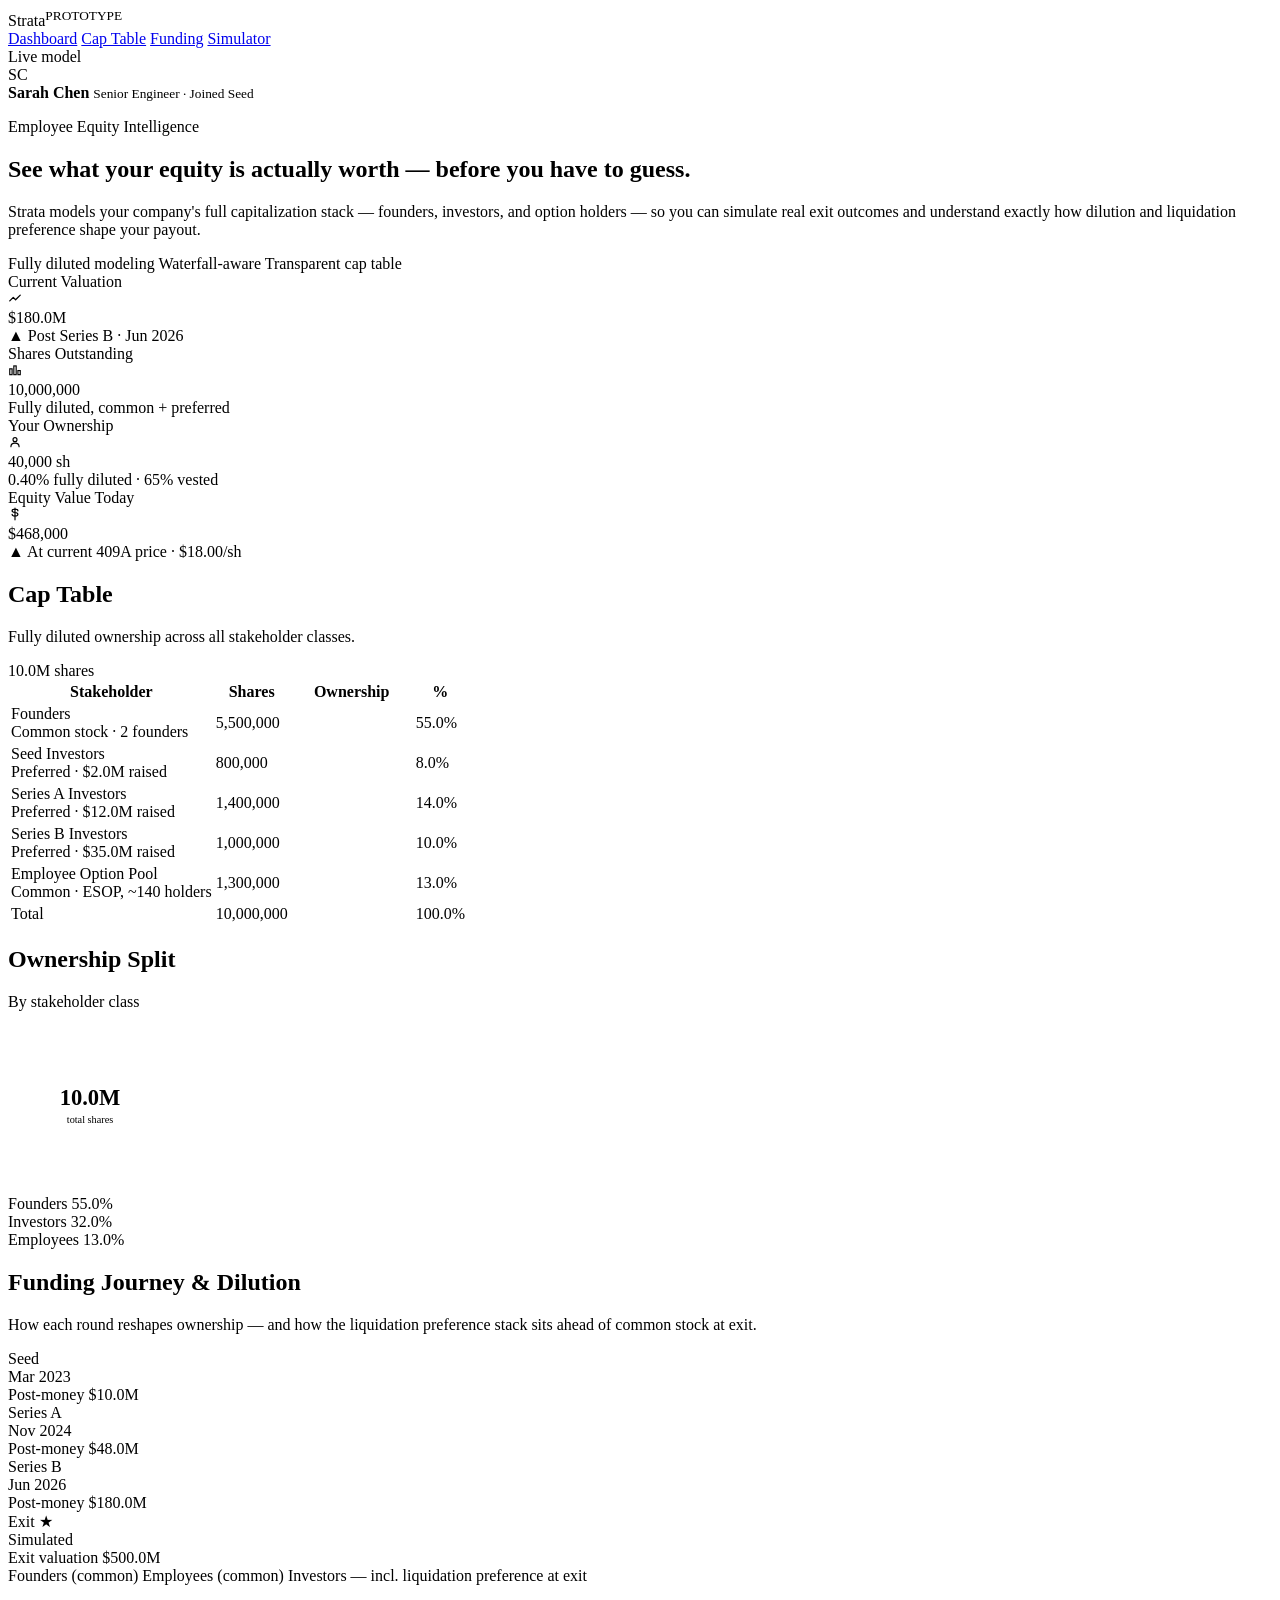
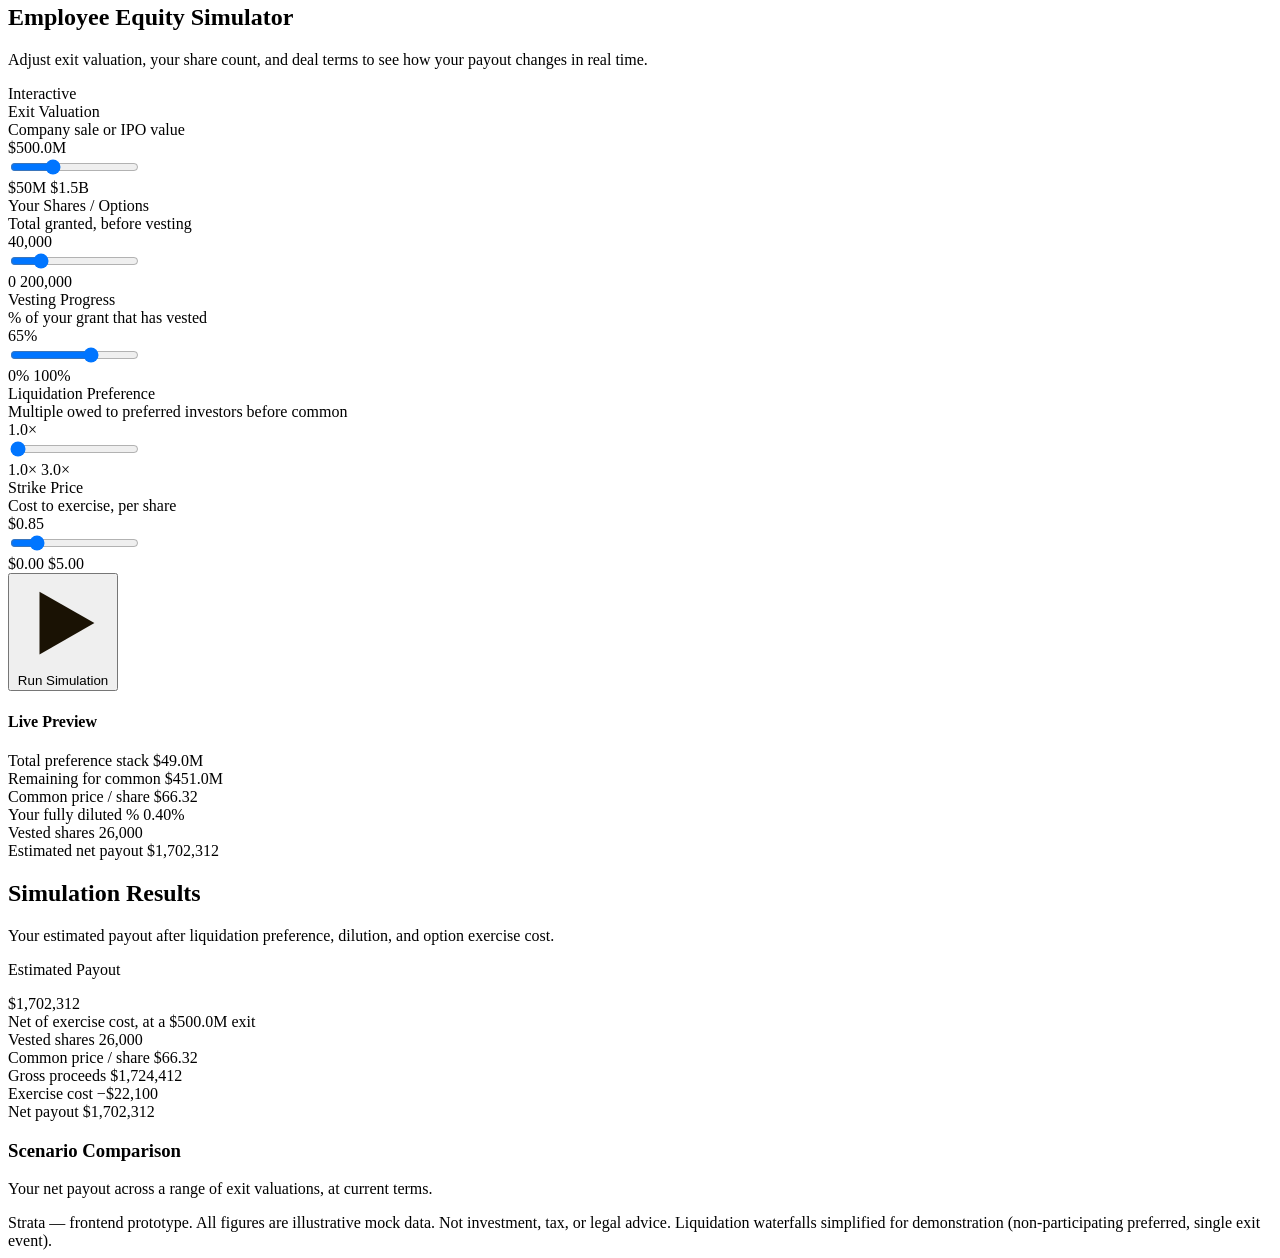
==== dashboard.html @ e60dc32d "Create dashboard.html" ====
<!DOCTYPE html>
<html lang="en">
<head>
<meta charset="UTF-8">
<meta name="viewport" content="width=device-width, initial-scale=1.0">

<title>Strata — Employee Equity Simulator</title>

<link rel="preconnect" href="https://fonts.googleapis.com">
<link rel="preconnect" href="https://fonts.gstatic.com" crossorigin>

<link href="https://fonts.googleapis.com/css2?family=Space+Grotesk:wght@400;500;600;700&family=Inter:wght@400;500;600;700&family=IBM+Plex+Mono:wght@400;500;600&display=swap" rel="stylesheet">

<link rel="stylesheet" href="style.css">
</head>

<body>

<div class="bg-grid" aria-hidden="true"></div>

<!-- ================= HEADER ================= -->

<header class="topbar">

  <div class="brand">
    <div class="brand-mark">
      <span></span>
      <span></span>
      <span></span>
    </div>

    <span class="brand-name">
      Strata<sup>PROTOTYPE</sup>
    </span>
  </div>

  <nav class="topnav">
    <a href="#" class="active">Dashboard</a>
    <a href="#captable-section">Cap Table</a>
    <a href="#timeline-section">Funding</a>
    <a href="#simulator-section">Simulator</a>
  </nav>

  <div class="topbar-right">

    <div class="live-chip">
      <span class="live-dot"></span>
      Live model
    </div>

    <div class="user-chip">
      <div class="avatar">SC</div>

      <div class="who">
        <b>Sarah Chen</b>
        <small>Senior Engineer · Joined Seed</small>
      </div>
    </div>

  </div>

</header>


<!-- ================= MAIN DASHBOARD ================= -->

<main class="dashboard">


  <!-- ================= INTRO ================= -->

  <section class="page-intro">

    <p class="eyebrow">
      Employee Equity Intelligence
    </p>

    <h1>
      See what your equity is actually worth — before you have to guess.
    </h1>

    <p class="lede">
      Strata models your company's full capitalization stack — founders,
      investors, and option holders — so you can simulate real exit
      outcomes and understand exactly how dilution and liquidation
      preference shape your payout.
    </p>

    <div class="intro-tags">

      <span class="tag">
        <i></i>
        Fully diluted modeling
      </span>

      <span class="tag">
        <i></i>
        Waterfall-aware
      </span>

      <span class="tag">
        <i></i>
        Transparent cap table
      </span>

    </div>

  </section>


  <!-- ================= SUMMARY CARDS ================= -->

  <section class="summary-grid">

    <div class="stat-card">

      <div class="label">
        Current Valuation

        <div class="icon icon-teal">
          <svg width="14" height="14" viewBox="0 0 24 24" fill="none">
            <path
              d="M3 17l6-6 4 4 8-8"
              stroke="currentColor"
              stroke-width="2.2"
              stroke-linecap="round"
              stroke-linejoin="round"
            />
          </svg>
        </div>

      </div>

      <div class="value">
        $180.0M
      </div>

      <div class="delta up">
        ▲ Post Series B · Jun 2026
      </div>

    </div>


    <div class="stat-card">

      <div class="label">
        Shares Outstanding

        <div class="icon icon-founders">

          <svg width="14" height="14" viewBox="0 0 24 24" fill="none">

            <rect
              x="3"
              y="10"
              width="4"
              height="10"
              stroke="currentColor"
              stroke-width="2"
            />

            <rect
              x="10"
              y="5"
              width="4"
              height="15"
              stroke="currentColor"
              stroke-width="2"
            />

            <rect
              x="17"
              y="13"
              width="4"
              height="7"
              stroke="currentColor"
              stroke-width="2"
            />

          </svg>

        </div>

      </div>

      <div class="value">
        10,000,000
      </div>

      <div class="delta">
        Fully diluted, common + preferred
      </div>

    </div>


    <div class="stat-card">

      <div class="label">
        Your Ownership

        <div class="icon icon-employees">

          <svg width="14" height="14" viewBox="0 0 24 24" fill="none">

            <circle
              cx="12"
              cy="8"
              r="3.4"
              stroke="currentColor"
              stroke-width="2"
            />

            <path
              d="M5 20c0-3.6 3.1-6 7-6s7 2.4 7 6"
              stroke="currentColor"
              stroke-width="2"
              stroke-linecap="round"
            />

          </svg>

        </div>

      </div>

      <div class="value">
        40,000 <span class="unit">sh</span>
      </div>

      <div class="delta">
        0.40% fully diluted · 65% vested
      </div>

    </div>


    <div class="stat-card">

      <div class="label">
        Equity Value Today

        <div class="icon icon-investors">

          <svg width="14" height="14" viewBox="0 0 24 24" fill="none">

            <path
              d="M12 2v20M17 6.5c0-2-2.2-3-5-3s-5 1.2-5 3 2.2 2.7 5 3 5 1 5 3-2.2 3-5 3-5-1-5-3"
              stroke="currentColor"
              stroke-width="2"
              stroke-linecap="round"
            />

          </svg>

        </div>

      </div>

      <div class="value" id="statEquityToday">
        $468,000
      </div>

      <div class="delta up">
        ▲ At current 409A price · $18.00/sh
      </div>

    </div>

  </section>


  <!-- ================= CAP TABLE ================= -->

  <section id="captable-section" class="grid-2col">


    <div class="card">

      <div class="section-head">

        <div>
          <h2 class="section-title">
            Cap Table
          </h2>

          <p class="section-sub">
            Fully diluted ownership across all stakeholder classes.
          </p>
        </div>

        <span class="pill">
          10.0M shares
        </span>

      </div>


      <table class="captable">

        <thead>

          <tr>

            <th>
              Stakeholder
            </th>

            <th class="num">
              Shares
            </th>

            <th style="min-width:120px;">
              Ownership
            </th>

            <th class="num">
              %
            </th>

          </tr>

        </thead>


        <tbody>


          <!-- FOUNDERS -->

          <tr>

            <td>

              <div class="stakeholder">

                <span
                  class="swatch"
                  style="background:var(--founders)"
                ></span>

                <div>

                  <div class="name">
                    Founders
                  </div>

                  <div class="sub">
                    Common stock · 2 founders
                  </div>

                </div>

              </div>

            </td>

            <td class="num">
              5,500,000
            </td>

            <td>

              <div class="bar-cell">

                <div class="mini-bar">

                  <i
                    style="width:55%; background:var(--founders)"
                  ></i>

                </div>

              </div>

            </td>

            <td class="num">
              55.0%
            </td>

          </tr>


          <!-- SEED -->

          <tr>

            <td>

              <div class="stakeholder">

                <span
                  class="swatch"
                  style="background:var(--investors)"
                ></span>

                <div>

                  <div class="name">
                    Seed Investors
                  </div>

                  <div class="sub">
                    Preferred · $2.0M raised
                  </div>

                </div>

              </div>

            </td>

            <td class="num">
              800,000
            </td>

            <td>

              <div class="bar-cell">

                <div class="mini-bar">

                  <i
                    style="width:8%; background:var(--investors)"
                  ></i>

                </div>

              </div>

            </td>

            <td class="num">
              8.0%
            </td>

          </tr>


          <!-- SERIES A -->

          <tr>

            <td>

              <div class="stakeholder">

                <span
                  class="swatch"
                  style="background:var(--investors)"
                ></span>

                <div>

                  <div class="name">
                    Series A Investors
                  </div>

                  <div class="sub">
                    Preferred · $12.0M raised
                  </div>

                </div>

              </div>

            </td>

            <td class="num">
              1,400,000
            </td>

            <td>

              <div class="bar-cell">

                <div class="mini-bar">

                  <i
                    style="width:14%; background:var(--investors)"
                  ></i>

                </div>

              </div>

            </td>

            <td class="num">
              14.0%
            </td>

          </tr>


          <!-- SERIES B -->

          <tr>

            <td>

              <div class="stakeholder">

                <span
                  class="swatch"
                  style="background:var(--investors)"
                ></span>

                <div>

                  <div class="name">
                    Series B Investors
                  </div>

                  <div class="sub">
                    Preferred · $35.0M raised
                  </div>

                </div>

              </div>

            </td>

            <td class="num">
              1,000,000
            </td>

            <td>

              <div class="bar-cell">

                <div class="mini-bar">

                  <i
                    style="width:10%; background:var(--investors)"
                  ></i>

                </div>

              </div>

            </td>

            <td class="num">
              10.0%
            </td>

          </tr>


          <!-- EMPLOYEE POOL -->

          <tr>

            <td>

              <div class="stakeholder">

                <span
                  class="swatch"
                  style="background:var(--employees)"
                ></span>

                <div>

                  <div class="name">
                    Employee Option Pool
                  </div>

                  <div class="sub">
                    Common · ESOP, ~140 holders
                  </div>

                </div>

              </div>

            </td>

            <td class="num">
              1,300,000
            </td>

            <td>

              <div class="bar-cell">

                <div class="mini-bar">

                  <i
                    style="width:13%; background:var(--employees)"
                  ></i>

                </div>

              </div>

            </td>

            <td class="num">
              13.0%
            </td>

          </tr>


        </tbody>


        <tfoot>

          <tr>

            <td>
              Total
            </td>

            <td class="num">
              10,000,000
            </td>

            <td></td>

            <td class="num">
              100.0%
            </td>

          </tr>

        </tfoot>

      </table>

    </div>


    <!-- ================= OWNERSHIP SPLIT ================= -->

    <div class="card chart-card">

      <div class="section-head">

        <div>

          <h2 class="section-title">
            Ownership Split
          </h2>

          <p class="section-sub">
            By stakeholder class
          </p>

        </div>

      </div>


      <div class="donut-wrap">

        <svg
          width="164"
          height="164"
          viewBox="0 0 160 160"
          class="donut-svg"
        >

          <g transform="rotate(-90 80 80)">

            <circle
              cx="80"
              cy="80"
              r="62"
              fill="none"
              stroke="var(--surface-2)"
              stroke-width="16"
            />

            <circle
              class="donut-seg"
              cx="80"
              cy="80"
              r="62"
              fill="none"
              stroke="var(--founders)"
              stroke-width="16"
              stroke-dasharray="212.9 389.6"
              stroke-dashoffset="0"
              stroke-linecap="round"
            />

            <circle
              class="donut-seg"
              cx="80"
              cy="80"
              r="62"
              fill="none"
              stroke="var(--investors)"
              stroke-width="16"
              stroke-dasharray="121.8 389.6"
              stroke-dashoffset="-214.9"
              stroke-linecap="round"
            />

            <circle
              class="donut-seg"
              cx="80"
              cy="80"
              r="62"
              fill="none"
              stroke="var(--employees)"
              stroke-width="16"
              stroke-dasharray="48.3 389.6"
              stroke-dashoffset="-338.7"
              stroke-linecap="round"
            />

          </g>


          <text
            x="80"
            y="76"
            text-anchor="middle"
            class="donut-center-label"
            fill="var(--text-1)"
            font-size="22"
            font-weight="600"
          >
            10.0M
          </text>

          <text
            x="80"
            y="94"
            text-anchor="middle"
            class="donut-center-label"
            fill="var(--text-3)"
            font-size="10"
          >
            total shares
          </text>

        </svg>


        <div class="legend">

          <div class="legend-row">

            <span class="name">
              <span
                class="swatch"
                style="background:var(--founders)"
              ></span>

              Founders
            </span>

            <span class="pct">
              55.0%
            </span>

          </div>


          <div class="legend-row">

            <span class="name">

              <span
                class="swatch"
                style="background:var(--investors)"
              ></span>

              Investors

            </span>

            <span class="pct">
              32.0%
            </span>

          </div>


          <div class="legend-row">

            <span class="name">

              <span
                class="swatch"
                style="background:var(--employees)"
              ></span>

              Employees

            </span>

            <span class="pct">
              13.0%
            </span>

          </div>

        </div>

      </div>

    </div>

  </section>


  <!-- ================= FUNDING JOURNEY ================= -->

  <section
    id="timeline-section"
    class="card"
  >

    <div class="section-head">

      <div>

        <h2 class="section-title">
          Funding Journey &amp; Dilution
        </h2>

        <p class="section-sub">
          How each round reshapes ownership — and how the liquidation
          preference stack sits ahead of common stock at exit.
        </p>

      </div>

    </div>


    <div class="strata-rows">


      <!-- SEED -->

      <div
        class="strata-row"
        data-stage="seed"
      >

        <div class="stage">

          <span class="stage-dot"></span>

          <div>

            <div class="stage-name">
              Seed
            </div>

            <div class="stage-date">
              Mar 2023
            </div>

          </div>

        </div>


        <div class="stack-bar">

          <div
            class="seg"
            style="width:82%; background:var(--founders)"
          ></div>

          <div
            class="seg"
            style="width:8%; background:var(--employees)"
          ></div>

          <div
            class="seg"
            style="width:10%; background:var(--investors)"
          ></div>

        </div>


        <div class="valuation">

          <span class="val-label">
            Post-money
          </span>

          $10.0M

        </div>

      </div>


      <!-- SERIES A -->

      <div
        class="strata-row"
        data-stage="seriesA"
      >

        <div class="stage">

          <span class="stage-dot"></span>

          <div>

            <div class="stage-name">
              Series A
            </div>

            <div class="stage-date">
              Nov 2024
            </div>

          </div>

        </div>


        <div class="stack-bar">

          <div
            class="seg"
            style="width:68%; background:var(--founders)"
          ></div>

          <div
            class="seg"
            style="width:10%; background:var(--employees)"
          ></div>

          <div
            class="seg"
            style="width:22%; background:var(--investors)"
          ></div>

        </div>


        <div class="valuation">

          <span class="val-label">
            Post-money
          </span>

          $48.0M

        </div>

      </div>


      <!-- SERIES B -->

      <div
        class="strata-row"
        data-stage="seriesB"
      >

        <div class="stage">

          <span class="stage-dot"></span>

          <div>

            <div class="stage-name">
              Series B
            </div>

            <div class="stage-date">
              Jun 2026
            </div>

          </div>

        </div>


        <div class="stack-bar">

          <div
            class="seg"
            style="width:55%; background:var(--founders)"
          ></div>

          <div
            class="seg"
            style="width:13%; background:var(--employees)"
          ></div>

          <div
            class="seg"
            style="width:32%; background:var(--investors)"
          ></div>

        </div>


        <div class="valuation">

          <span class="val-label">
            Post-money
          </span>

          $180.0M

        </div>

      </div>


      <!-- EXIT -->

      <div
        class="strata-row exit-row"
        data-stage="exit"
      >

        <div class="stage">

          <span class="stage-dot exit-dot"></span>

          <div>

            <div class="stage-name">
              Exit ★
            </div>

            <div class="stage-date">
              Simulated
            </div>

          </div>

        </div>


        <div
          class="stack-bar"
          id="exitStackBar"
        >

          <div
            class="seg"
            id="exitSegPref"
            style="width:9.8%; background:var(--investors)"
          ></div>

          <div
            class="seg"
            id="exitSegFounders"
            style="width:73.9%; background:var(--founders)"
          ></div>

          <div
            class="seg"
            id="exitSegEmployees"
            style="width:16.3%; background:var(--employees)"
          ></div>

        </div>


        <div class="valuation">

          <span class="val-label">
            Exit valuation
          </span>

          <span id="exitStageVal">
            $500.0M
          </span>

        </div>

      </div>

    </div>


    <div class="strata-legend">

      <span class="name">

        <span
          class="swatch"
          style="background:var(--founders)"
        ></span>

        Founders (common)

      </span>


      <span class="name">

        <span
          class="swatch"
          style="background:var(--employees)"
        ></span>

        Employees (common)

      </span>


      <span class="name">

        <span
          class="swatch"
          style="background:var(--investors)"
        ></span>

        Investors — incl. liquidation preference at exit

      </span>

    </div>

  </section>


  <!-- ================= EMPLOYEE EQUITY SIMULATOR ================= -->

  <section
    id="simulator-section"
    class="card simulator-card"
  >

    <div class="section-head">

      <div>

        <h2 class="section-title">
          Employee Equity Simulator
        </h2>

        <p class="section-sub">
          Adjust exit valuation, your share count, and deal terms
          to see how your payout changes in real time.
        </p>

      </div>

      <span class="pill pill-accent">
        Interactive
      </span>

    </div>


    <div class="simulator-grid">


      <!-- INPUTS -->

      <div class="simulator-inputs">


        <!-- EXIT VALUATION -->

        <div class="field">

          <div class="field-top">

            <div>

              <label for="exitValInput">
                Exit Valuation
              </label>

              <div class="field-hint">
                Company sale or IPO value
              </div>

            </div>

            <div
              class="field-value"
              id="exitValDisplay"
            >
              $500.0M
            </div>

          </div>


          <input
            type="range"
            id="exitValInput"
            min="50000000"
            max="1500000000"
            step="10000000"
            value="500000000"
          >

          <div class="range-scale">
            <span>$50M</span>
            <span>$1.5B</span>
          </div>

        </div>


        <!-- SHARES -->

        <div class="field">

          <div class="field-top">

            <div>

              <label for="sharesInput">
                Your Shares / Options
              </label>

              <div class="field-hint">
                Total granted, before vesting
              </div>

            </div>

            <div
              class="field-value"
              id="sharesDisplay"
            >
              40,000
            </div>

          </div>


          <input
            type="range"
            id="sharesInput"
            min="0"
            max="200000"
            step="1000"
            value="40000"
          >

          <div class="range-scale">
            <span>0</span>
            <span>200,000</span>
          </div>

        </div>


        <!-- VESTING -->

        <div class="field">

          <div class="field-top">

            <div>

              <label for="vestingInput">
                Vesting Progress
              </label>

              <div class="field-hint">
                % of your grant that has vested
              </div>

            </div>

            <div
              class="field-value"
              id="vestingDisplay"
            >
              65%
            </div>

          </div>


          <input
            type="range"
            id="vestingInput"
            min="0"
            max="100"
            step="5"
            value="65"
          >

          <div class="range-scale">
            <span>0%</span>
            <span>100%</span>
          </div>

        </div>


        <!-- LIQUIDATION PREFERENCE -->

        <div class="field">

          <div class="field-top">

            <div>

              <label for="prefInput">
                Liquidation Preference
              </label>

              <div class="field-hint">
                Multiple owed to preferred investors before common
              </div>

            </div>

            <div
              class="field-value"
              id="prefDisplay"
            >
              1.0×
            </div>

          </div>


          <input
            type="range"
            id="prefInput"
            min="1"
            max="3"
            step="0.5"
            value="1"
          >

          <div class="range-scale">
            <span>1.0×</span>
            <span>3.0×</span>
          </div>

        </div>


        <!-- STRIKE PRICE -->

        <div class="field">

          <div class="field-top">

            <div>

              <label for="strikeInput">
                Strike Price
              </label>

              <div class="field-hint">
                Cost to exercise, per share
              </div>

            </div>

            <div
              class="field-value"
              id="strikeDisplay"
            >
              $0.85
            </div>

          </div>


          <input
            type="range"
            id="strikeInput"
            min="0"
            max="5"
            step="0.05"
            value="0.85"
          >

          <div class="range-scale">
            <span>$0.00</span>
            <span>$5.00</span>
          </div>

        </div>


        <!-- RUN SIMULATION BUTTON -->

        <button
          class="run-btn"
          id="runSimBtn"
        >

          <svg
            viewBox="0 0 24 24"
            fill="none"
          >

            <path
              d="M6 4l14 8-14 8V4z"
              fill="#1a1204"
            />

          </svg>

          Run Simulation

        </button>

      </div>


      <!-- ================= LIVE PREVIEW ================= -->

      <div class="preview-panel">

        <h4>

          <span class="pulse-dot"></span>

          Live Preview

        </h4>


        <div class="preview-row">

          <span class="k">
            Total preference stack
          </span>

          <span
            class="v"
            id="prevPrefStack"
          >
            $49.0M
          </span>

        </div>


        <div class="preview-row">

          <span class="k">
            Remaining for common
          </span>

          <span
            class="v"
            id="prevRemaining"
          >
            $451.0M
          </span>

        </div>


        <div class="preview-row">

          <span class="k">
            Common price / share
          </span>

          <span
            class="v"
            id="prevPrice"
          >
            $66.32
          </span>

        </div>


        <div class="preview-row">

          <span class="k">
            Your fully diluted %
          </span>

          <span
            class="v"
            id="prevPct"
          >
            0.40%
          </span>

        </div>


        <div class="preview-row">

          <span class="k">
            Vested shares
          </span>

          <span
            class="v"
            id="prevVested"
          >
            26,000
          </span>

        </div>


        <!-- CORRECTED DEFAULT PAYOUT -->

        <div class="preview-row preview-highlight">

          <span class="k">
            Estimated net payout
          </span>

          <span
            class="v pos"
            id="prevPayout"
          >
            $1,702,312
          </span>

        </div>

      </div>

    </div>

  </section>


  <!-- ================= SIMULATION RESULTS ================= -->

  <section id="results-section">

    <div class="section-head">

      <div>

        <h2 class="section-title">
          Simulation Results
        </h2>

        <p class="section-sub">
          Your estimated payout after liquidation preference,
          dilution, and option exercise cost.
        </p>

      </div>

    </div>


    <div class="results-grid">


      <!-- RESULT HERO -->

      <div class="result-hero">

        <div>

          <p class="eyebrow">
            Estimated Payout
          </p>


          <!-- CORRECTED DEFAULT PAYOUT -->

          <div
            class="payout"
            id="finalPayout"
          >
            $1,702,312
          </div>


          <div class="payout-sub">
            Net of exercise cost, at a $500.0M exit
          </div>

        </div>


        <div class="breakdown-list">


          <!-- VESTED SHARES -->

          <div class="breakdown-row">

            <span class="k">
              Vested shares
            </span>

            <span
              class="v"
              id="brVested"
            >
              26,000
            </span>

          </div>


          <!-- PRICE PER SHARE -->

          <div class="breakdown-row">

            <span class="k">
              Common price / share
            </span>

            <span
              class="v"
              id="brPrice"
            >
              $66.32
            </span>

          </div>


          <!-- CORRECTED GROSS PROCEEDS -->

          <div class="breakdown-row">

            <span class="k">
              Gross proceeds
            </span>

            <span
              class="v"
              id="brGross"
            >
              $1,724,412
            </span>

          </div>


          <!-- EXERCISE COST -->

          <div class="breakdown-row">

            <span class="k">
              Exercise cost
            </span>

            <span
              class="v neg"
              id="brExercise"
            >
              −$22,100
            </span>

          </div>


          <!-- CORRECTED NET PAYOUT -->

          <div class="breakdown-row total">

            <span class="k">
              Net payout
            </span>

            <span
              class="v"
              id="brNet"
            >
              $1,702,312
            </span>

          </div>


        </div>

      </div>


      <!-- ================= SCENARIO COMPARISON ================= -->

      <div class="card scenario-card">

        <h3>
          Scenario Comparison
        </h3>

        <p class="section-sub">
          Your net payout across a range of exit valuations,
          at current terms.
        </p>

        <div
          class="scenario-chart"
          id="scenarioChart"
        ></div>

      </div>

    </div>

  </section>


</main>


<!-- ================= FOOTER ================= -->

<footer>

  <span>
    Strata — frontend prototype.
    All figures are illustrative mock data.
  </span>

  <span class="disclaimer">
    Not investment, tax, or legal advice.
    Liquidation waterfalls simplified for demonstration
    (non-participating preferred, single exit event).
  </span>

</footer>


<!-- ================= JAVASCRIPT ================= -->

<script src="script.js"></script>

</body>
</html>
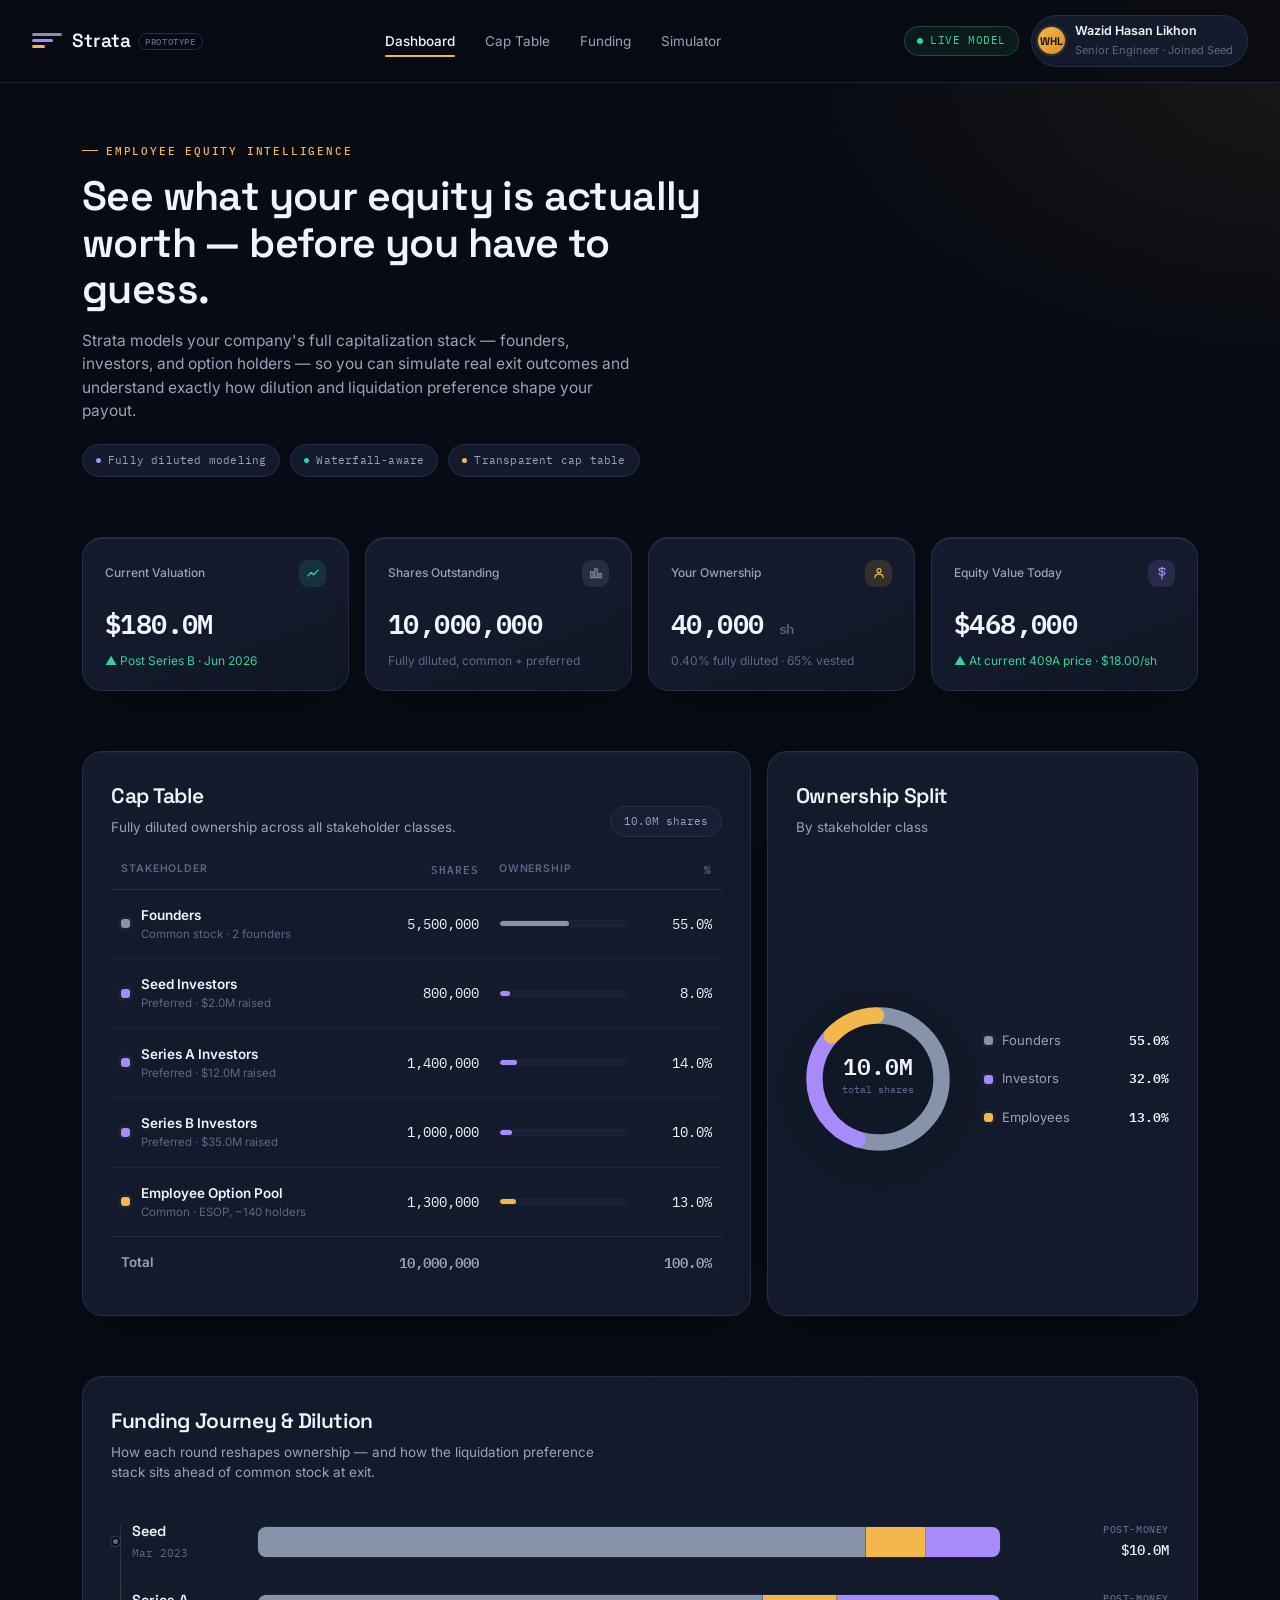
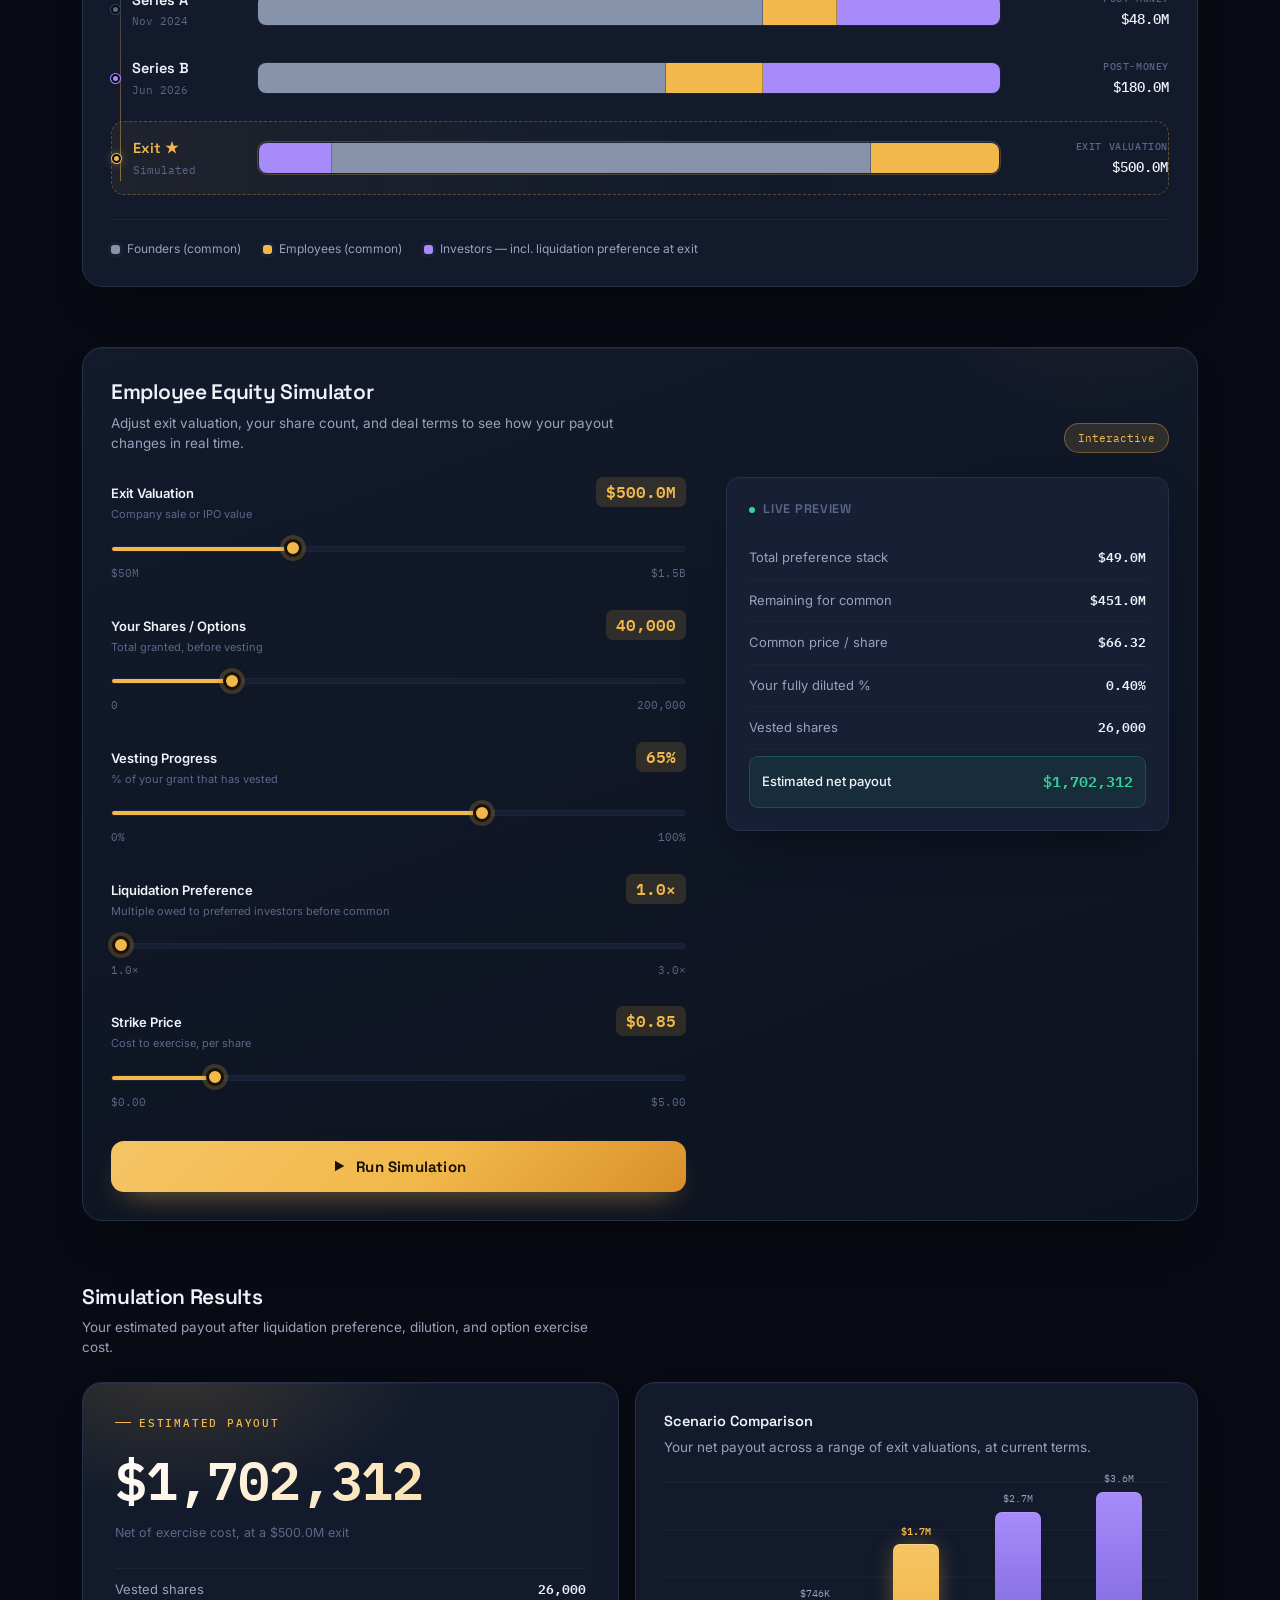
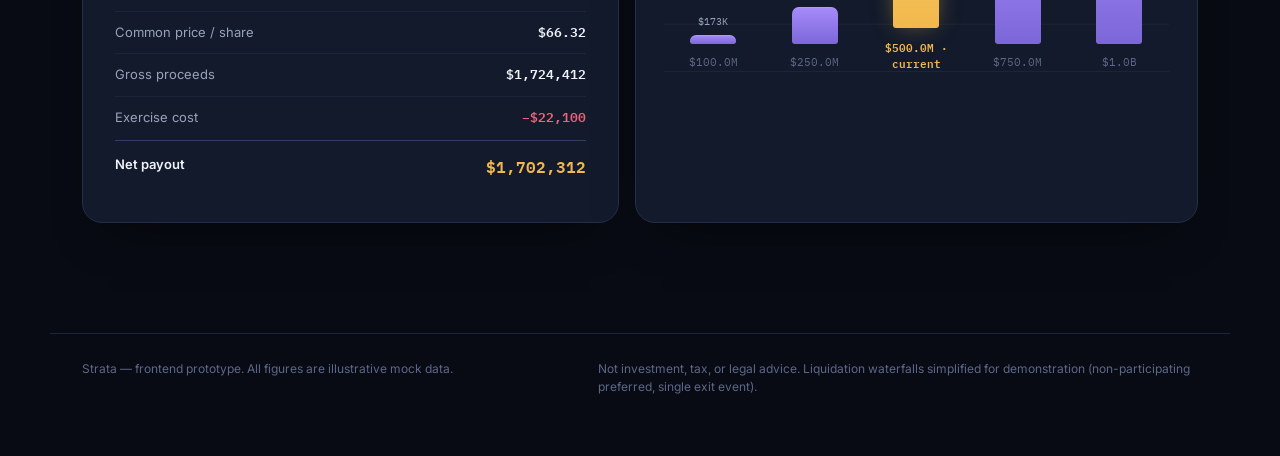
==== commit 5c379041: "Update dashboard.html" ====
--- a/dashboard.html
+++ b/dashboard.html
@@ -49,10 +49,10 @@
     </div>
 
     <div class="user-chip">
-      <div class="avatar">SC</div>
+      <div class="avatar">WHL</div>
 
       <div class="who">
-        <b>Sarah Chen</b>
+        <b>Wazid Hasan Likhon</b>
         <small>Senior Engineer · Joined Seed</small>
       </div>
     </div>
--- a/style.css
+++ b/style.css
@@ -0,0 +1,768 @@
+:root{
+    --bg:#080b13;
+    --bg-elevated:#0c111d;
+    --surface:#121a2b;
+    --surface-2:#161f34;
+    --surface-hover:#1b2540;
+    --border:#242f49;
+    --border-soft:#1b2438;
+    --border-strong:#324066;
+    --text-1:#f1f3fa;
+    --text-2:#99a2bc;
+    --text-3:#5c6789;
+
+    --founders:#8792ab;
+    --founders-soft:rgba(135,146,171,0.16);
+    --investors:#a78bfa;
+    --investors-soft:rgba(167,139,250,0.14);
+    --employees:#f2b84b;
+    --employees-soft:rgba(242,184,75,0.14);
+
+    --positive:#34d399;
+    --negative:#f2637b;
+    --teal:#2dd4bf;
+
+    --radius-lg:20px;
+    --radius-md:13px;
+    --radius-sm:9px;
+    --radius-pill:100px;
+
+    --shadow-card: 0 1px 0 rgba(255,255,255,0.035) inset, 0 24px 48px -28px rgba(0,0,0,0.65);
+    --shadow-card-hover: 0 1px 0 rgba(255,255,255,0.05) inset, 0 30px 60px -24px rgba(0,0,0,0.72);
+    --shadow-pop: 0 18px 40px -16px rgba(0,0,0,0.55);
+
+    --font-display:'Space Grotesk', sans-serif;
+    --font-body:'Inter', sans-serif;
+    --font-mono:'IBM Plex Mono', monospace;
+
+    --ease-out: cubic-bezier(.16,1,.3,1);
+  }
+
+  *{ box-sizing:border-box; margin:0; padding:0; }
+
+  html{ scroll-behavior:smooth; overflow-x:hidden; }
+
+  body{
+    position:relative;
+    background:
+      radial-gradient(1100px 560px at 12% -8%, rgba(167,139,250,0.10), transparent 58%),
+      radial-gradient(900px 520px at 102% 2%, rgba(242,184,75,0.07), transparent 55%),
+      radial-gradient(700px 460px at 50% 115%, rgba(45,212,191,0.05), transparent 60%),
+      var(--bg);
+    color:var(--text-1);
+    font-family:var(--font-body);
+    line-height:1.5;
+    min-height:100vh;
+    overflow-x:hidden;
+    -webkit-font-smoothing:antialiased;
+    text-rendering:optimizeLegibility;
+  }
+
+  ::selection{ background:rgba(242,184,75,0.3); color:#1a1204; }
+
+  a{ color:inherit; }
+
+  .num{ font-family:var(--font-mono); font-variant-numeric:tabular-nums; }
+
+  :focus-visible{ outline:2px solid var(--employees); outline-offset:3px; border-radius:4px; }
+
+  @media (prefers-reduced-motion: reduce){
+    *{ animation-duration:0.001ms !important; transition-duration:0.001ms !important; scroll-behavior:auto !important; }
+  }
+
+  .bg-grid{
+    position:fixed; inset:0; z-index:0; pointer-events:none;
+    background-image:
+      linear-gradient(rgba(167,139,250,0.05) 1px, transparent 1px),
+      linear-gradient(90deg, rgba(167,139,250,0.045) 1px, transparent 1px);
+    background-size: 64px 64px;
+    -webkit-mask-image: radial-gradient(ellipse 900px 520px at 50% 0%, black, transparent 70%);
+    mask-image: radial-gradient(ellipse 900px 520px at 50% 0%, black, transparent 70%);
+    opacity:0.6;
+  }
+
+  header, main, footer{ position:relative; z-index:1; }
+
+  .topbar{
+    position:sticky; top:0; z-index:50;
+    display:flex; align-items:center; justify-content:space-between;
+    padding:15px 32px;
+    background:rgba(8,11,19,0.78);
+    backdrop-filter:blur(16px) saturate(140%);
+    border-bottom:1px solid var(--border-soft);
+  }
+  .brand{ display:flex; align-items:center; gap:10px; }
+  .brand-mark{ width:30px; height:30px; display:flex; flex-direction:column; gap:3px; justify-content:center; }
+  .brand-mark span{ display:block; height:3px; border-radius:2px; }
+  .brand-mark span:nth-child(1){ width:100%; background:var(--founders); }
+  .brand-mark span:nth-child(2){ width:70%; background:var(--investors); }
+  .brand-mark span:nth-child(3){ width:42%; background:var(--employees); }
+  .brand-name{ font-family:var(--font-display); font-weight:600; font-size:19px; letter-spacing:0.2px; }
+  .brand-name sup{ font-family:var(--font-mono); font-size:9px; color:var(--text-3); font-weight:500; margin-left:7px; border:1px solid var(--border); padding:2px 6px; border-radius:20px; vertical-align:middle; letter-spacing:0.6px; }
+
+  .topnav{ display:flex; gap:30px; font-size:13.5px; color:var(--text-2); }
+  .topnav a{ text-decoration:none; transition:color .15s ease; position:relative; padding:4px 0; }
+  .topnav a::after{ content:''; position:absolute; left:0; right:0; bottom:-2px; height:2px; border-radius:2px; background:var(--employees); transform:scaleX(0); transition:transform .2s var(--ease-out); }
+  .topnav a:hover{ color:var(--text-1); }
+  .topnav a.active{ color:var(--text-1); font-weight:500; }
+  .topnav a.active::after{ transform:scaleX(1); }
+
+  .topbar-right{ display:flex; align-items:center; gap:12px; }
+
+  .live-chip{
+    display:flex; align-items:center; gap:7px; font-family:var(--font-mono); font-size:10.5px;
+    color:var(--positive); text-transform:uppercase; letter-spacing:0.6px;
+    border:1px solid rgba(52,211,153,0.28); background:rgba(52,211,153,0.08);
+    padding:6px 12px; border-radius:var(--radius-pill);
+  }
+  .live-dot{ width:6px; height:6px; border-radius:50%; background:var(--positive); box-shadow:0 0 0 0 rgba(52,211,153,0.6); animation:livePulse 2.2s infinite; }
+  @keyframes livePulse{
+    0%{ box-shadow:0 0 0 0 rgba(52,211,153,0.55); }
+    70%{ box-shadow:0 0 0 6px rgba(52,211,153,0); }
+    100%{ box-shadow:0 0 0 0 rgba(52,211,153,0); }
+  }
+
+  .user-chip{ display:flex; align-items:center; gap:10px; padding:6px 14px 6px 6px; border:1px solid var(--border); border-radius:var(--radius-pill); background:var(--surface); transition:border-color .15s ease, background .15s ease; }
+  .user-chip:hover{ border-color:var(--border-strong); background:var(--surface-hover); }
+  .avatar{ width:27px; height:27px; border-radius:50%; background:linear-gradient(135deg, var(--employees), #d98f2b); display:flex; align-items:center; justify-content:center; font-family:var(--font-display); font-weight:700; font-size:11px; color:#1a1204; box-shadow:0 0 0 2px rgba(242,184,75,0.14); }
+  .user-chip .who{ font-size:12.5px; }
+  .user-chip .who b{ font-weight:600; display:block; font-size:12.5px; }
+  .user-chip .who small{ color:var(--text-3); font-size:11px; }
+
+  @media (max-width: 900px){ .topnav{ display:none; } }
+  @media (max-width: 480px){
+    .topbar{ padding:12px 16px; }
+    .brand-name sup{ display:none; }
+    .live-chip{ display:none; }
+    .user-chip .who{ display:none; }
+    .user-chip{ padding:5px; }
+    .avatar{ width:28px; height:28px; }
+  }
+
+  main.dashboard{ max-width:1180px; margin:0 auto; padding:60px 32px 110px; overflow-x:hidden; }
+  section{ margin-bottom:60px; }
+  section:last-of-type{ margin-bottom:0; }
+
+  .eyebrow{
+    font-family:var(--font-mono); text-transform:uppercase; letter-spacing:1.8px; font-size:11px;
+    color:var(--employees); display:flex; align-items:center; gap:8px; margin-bottom:14px; font-weight:500;
+  }
+  .eyebrow::before{ content:''; width:16px; height:1px; background:var(--employees); display:inline-block; }
+
+  .page-intro h1{
+    font-family:var(--font-display); font-weight:600; font-size:41px; line-height:1.14; letter-spacing:-0.6px;
+    max-width:660px; color:var(--text-1);
+  }
+  .page-intro .lede{ margin-top:16px; max-width:560px; color:var(--text-2); font-size:15.5px; }
+
+  .intro-tags{ display:flex; gap:10px; flex-wrap:wrap; margin-top:22px; }
+  .intro-tags .tag{
+    display:inline-flex; align-items:center; gap:7px; font-family:var(--font-mono); font-size:11px;
+    color:var(--text-2); border:1px solid var(--border); background:var(--surface);
+    padding:7px 13px; border-radius:var(--radius-pill); letter-spacing:0.2px;
+  }
+  .intro-tags .tag i{ width:5px; height:5px; border-radius:50%; background:var(--investors); display:inline-block; }
+  .intro-tags .tag:nth-child(2) i{ background:var(--teal); }
+  .intro-tags .tag:nth-child(3) i{ background:var(--employees); }
+
+  h2.section-title{ font-family:var(--font-display); font-size:21px; font-weight:600; letter-spacing:-0.3px; }
+  .section-head{ display:flex; align-items:flex-end; justify-content:space-between; gap:20px; margin-bottom:24px; flex-wrap:wrap; }
+  .section-sub{ color:var(--text-2); font-size:13.5px; margin-top:5px; max-width:520px; }
+
+  .pill{
+    font-family:var(--font-mono); font-size:11px; color:var(--text-2); border:1px solid var(--border);
+    background:var(--surface-2); padding:6px 13px; border-radius:var(--radius-pill); white-space:nowrap;
+  }
+  .pill-accent{ color:var(--employees); border-color:rgba(242,184,75,0.35); background:var(--employees-soft); }
+
+  .summary-grid{ display:grid; grid-template-columns:repeat(4, 1fr); gap:16px; }
+  .stat-card{
+    background:linear-gradient(160deg, var(--surface) 0%, var(--surface) 60%, var(--bg-elevated) 140%);
+    border:1px solid var(--border); border-radius:var(--radius-lg);
+    padding:22px 22px 20px; box-shadow:var(--shadow-card); position:relative; overflow:hidden;
+    transition:transform .22s var(--ease-out), box-shadow .22s var(--ease-out), border-color .22s ease;
+  }
+  .stat-card::after{
+    content:''; position:absolute; inset:0; border-radius:inherit;
+    box-shadow:inset 0 1px 0 rgba(255,255,255,0.06); pointer-events:none;
+  }
+  .stat-card:hover{ transform:translateY(-3px); box-shadow:var(--shadow-card-hover); border-color:var(--border-strong); }
+  .stat-card .label{ font-size:12px; color:var(--text-2); display:flex; align-items:center; justify-content:space-between; font-weight:500; }
+  .stat-card .icon{ width:27px; height:27px; border-radius:9px; display:flex; align-items:center; justify-content:center; flex-shrink:0; }
+  .stat-card .value{ font-family:var(--font-mono); font-size:27px; font-weight:600; margin-top:16px; letter-spacing:-0.6px; }
+  .stat-card .value .unit{ font-size:14px; color:var(--text-3); font-weight:500; }
+  .stat-card .delta{ font-size:12px; margin-top:9px; display:flex; align-items:center; gap:5px; color:var(--text-3); }
+  .delta.up{ color:var(--positive); }
+
+  .icon-founders{ background:var(--founders-soft); color:var(--founders); }
+  .icon-investors{ background:var(--investors-soft); color:var(--investors); }
+  .icon-employees{ background:var(--employees-soft); color:var(--employees); }
+  .icon-teal{ background:rgba(45,212,191,0.12); color:var(--teal); }
+
+  @media (max-width:900px){ .summary-grid{ grid-template-columns:repeat(2,1fr); } }
+  @media (max-width:560px){ .summary-grid{ grid-template-columns:1fr; gap:12px; } .stat-card .value{ font-size:23px; } }
+
+  .card{
+    background:var(--surface); border:1px solid var(--border); border-radius:var(--radius-lg);
+    padding:28px; box-shadow:var(--shadow-card);
+  }
+
+  .grid-2col{ display:grid; grid-template-columns:1.55fr 1fr; gap:16px; align-items:stretch; }
+  @media (max-width:900px){ .grid-2col{ grid-template-columns:1fr; } }
+
+  table.captable{ width:100%; border-collapse:collapse; margin-top:10px; }
+  table.captable th{ text-align:left; font-size:10.5px; text-transform:uppercase; letter-spacing:0.9px; color:var(--text-3); font-weight:600; padding:0 10px 12px; border-bottom:1px solid var(--border); }
+  table.captable td{ padding:15px 10px; font-size:13.5px; border-bottom:1px solid var(--border-soft); vertical-align:middle; }
+  table.captable tbody tr{ transition:background .15s ease; }
+  table.captable tbody tr:hover{ background:var(--surface-hover); }
+  table.captable tr:last-child td{ border-bottom:none; }
+  table.captable td.num, table.captable th.num{ text-align:right; font-family:var(--font-mono); }
+  .stakeholder{ display:flex; align-items:center; gap:11px; }
+  .swatch{ width:9px; height:9px; border-radius:3px; flex-shrink:0; box-shadow:0 0 0 3px rgba(255,255,255,0.03); }
+  .stakeholder .name{ font-weight:600; font-size:13.5px; }
+  .stakeholder .sub{ color:var(--text-3); font-size:11.5px; margin-top:1px; }
+  .bar-cell{ display:flex; align-items:center; gap:10px; }
+  .mini-bar{ flex:1; height:7px; border-radius:5px; background:var(--surface-2); overflow:hidden; min-width:60px; border:1px solid var(--border-soft); }
+  .mini-bar i{ display:block; height:100%; border-radius:5px; transition:width .8s var(--ease-out); }
+  tfoot td{ padding-top:15px; font-weight:600; border-top:1px solid var(--border); border-bottom:none !important; font-size:13px; color:var(--text-2); }
+
+  .chart-card{ display:flex; flex-direction:column; }
+  .donut-wrap{ display:flex; align-items:center; gap:24px; margin-top:10px; flex:1; }
+  .donut-svg{ flex-shrink:0; filter:drop-shadow(0 10px 20px rgba(0,0,0,0.35)); }
+  .donut-seg{ transition:stroke-width .18s ease; }
+  .donut-wrap:hover .donut-seg{ stroke-width:14; }
+  .donut-center-label{ font-family:var(--font-mono); }
+  .legend{ display:flex; flex-direction:column; gap:15px; flex:1; }
+  .legend-row{ display:flex; align-items:center; justify-content:space-between; font-size:13px; padding:2px 0; }
+  .legend-row .name{ display:flex; align-items:center; gap:9px; color:var(--text-2); }
+  .legend-row .pct{ font-family:var(--font-mono); font-weight:600; color:var(--text-1); }
+
+  .strata-rows{ display:flex; flex-direction:column; gap:6px; margin-top:28px; position:relative; }
+  .strata-rows::before{
+    content:''; position:absolute; left:9px; top:14px; bottom:14px; width:1px;
+    background:linear-gradient(to bottom, var(--border-strong), var(--employees) 100%);
+    opacity:0.5;
+  }
+  .strata-row{ display:grid; grid-template-columns:128px 1fr 150px; align-items:center; gap:18px; padding:11px 0; }
+  .strata-row .stage{ display:flex; align-items:center; gap:12px; }
+  .stage-dot{ width:9px; height:9px; border-radius:50%; background:var(--text-3); border:2px solid var(--bg); box-shadow:0 0 0 1px var(--border-strong); flex-shrink:0; position:relative; z-index:1; }
+  .strata-row[data-stage="seriesB"] .stage-dot{ background:var(--investors); box-shadow:0 0 0 1px var(--investors); }
+  .exit-dot{ background:var(--employees) !important; box-shadow:0 0 0 1px var(--employees), 0 0 10px rgba(242,184,75,0.6) !important; }
+  .strata-row .stage .stage-name{ font-family:var(--font-display); font-weight:600; font-size:14.5px; }
+  .strata-row .stage .stage-date{ font-size:11px; color:var(--text-3); font-family:var(--font-mono); margin-top:2px; }
+  .strata-row.exit-row .stage-name{ color:var(--employees); }
+  .strata-row.exit-row{
+    background:linear-gradient(90deg, rgba(242,184,75,0.06), transparent 70%);
+    border-radius:var(--radius-md); margin-top:6px; padding-top:16px; padding-bottom:16px;
+    border:1px dashed rgba(242,184,75,0.3);
+  }
+  .stack-bar{ height:32px; border-radius:9px; display:flex; overflow:hidden; background:var(--surface-2); border:1px solid var(--border-soft); position:relative; }
+  .stack-bar .seg{ height:100%; transition:width .7s var(--ease-out); position:relative; }
+  .stack-bar .seg:not(:last-child)::after{ content:''; position:absolute; right:0; top:0; bottom:0; width:1px; background:rgba(0,0,0,0.28); }
+  #exitStackBar{ box-shadow:0 0 0 1px rgba(242,184,75,0.25), inset 0 1px 0 rgba(255,255,255,0.05); }
+  .strata-row .valuation{ text-align:right; font-family:var(--font-mono); font-size:13.5px; font-weight:500; }
+  .strata-row .valuation .val-label{ font-size:10px; color:var(--text-3); text-transform:uppercase; letter-spacing:0.6px; display:block; margin-bottom:3px; font-weight:500; }
+  .strata-legend{ display:flex; gap:22px; margin-top:24px; flex-wrap:wrap; font-size:12px; color:var(--text-2); padding-top:20px; border-top:1px solid var(--border-soft); }
+  .strata-legend .name{ display:flex; align-items:center; gap:7px; }
+  @media (max-width:700px){
+    .strata-row{ grid-template-columns:1fr; grid-template-areas:"stage" "bar" "val"; gap:8px; }
+    .strata-row .stage{ grid-area:stage; }
+    .strata-row .stack-bar{ grid-area:bar; }
+    .strata-row .valuation{ grid-area:val; text-align:left; }
+    .strata-rows::before{ display:none; }
+  }
+
+  .simulator-card{ background:linear-gradient(160deg, var(--surface) 0%, var(--bg-elevated) 120%); border:1px solid var(--border); position:relative; overflow:hidden; }
+  .simulator-card::before{
+    content:''; position:absolute; top:-40%; right:-10%; width:420px; height:420px; border-radius:50%;
+    background:radial-gradient(circle, rgba(242,184,75,0.08), transparent 70%); pointer-events:none;
+  }
+  .simulator-grid{ display:grid; grid-template-columns:1.3fr 1fr; gap:40px; margin-top:24px; position:relative; }
+  @media (max-width:900px){ .simulator-grid{ grid-template-columns:1fr; gap:28px; } }
+
+  .field{ margin-bottom:28px; }
+  .field:last-child{ margin-bottom:0; }
+  .field-top{ display:flex; align-items:baseline; justify-content:space-between; margin-bottom:11px; gap:12px; }
+  .field-top label{ font-size:13px; font-weight:600; color:var(--text-1); }
+  .field-top .field-hint{ font-size:11px; color:var(--text-3); margin-top:2px; }
+  .field-value{
+    font-family:var(--font-mono); font-size:16px; font-weight:600; color:var(--employees);
+    background:var(--employees-soft); padding:3px 10px; border-radius:7px; white-space:nowrap;
+  }
+
+  input[type="range"]{
+    -webkit-appearance:none; appearance:none; width:100%; height:6px; border-radius:5px;
+    background:
+      linear-gradient(90deg, var(--employees) 0%, var(--employees) var(--fill, 50%), var(--surface-2) var(--fill, 50%), var(--surface-2) 100%);
+    outline:none; cursor:pointer; border:1px solid var(--border-soft);
+    transition:box-shadow .15s ease;
+  }
+  input[type="range"]:hover{ box-shadow:0 0 0 4px rgba(242,184,75,0.06); }
+  input[type="range"]:focus-visible{ box-shadow:0 0 0 4px rgba(242,184,75,0.16); }
+  input[type="range"]::-webkit-slider-thumb{
+    -webkit-appearance:none; appearance:none; width:18px; height:18px; border-radius:50%;
+    background:var(--employees); border:3px solid #1a1204; cursor:pointer; box-shadow:0 0 0 4px rgba(242,184,75,0.2), 0 2px 6px rgba(0,0,0,0.4);
+    transition:transform .12s ease, box-shadow .12s ease; margin-top:-1px;
+  }
+  input[type="range"]::-webkit-slider-thumb:hover{ transform:scale(1.15); }
+  input[type="range"]::-webkit-slider-thumb:active{ transform:scale(1.05); box-shadow:0 0 0 6px rgba(242,184,75,0.28); }
+  input[type="range"]::-moz-range-thumb{
+    width:16px; height:16px; border-radius:50%; background:var(--employees); border:3px solid #1a1204; cursor:pointer;
+    box-shadow:0 0 0 4px rgba(242,184,75,0.2);
+  }
+  input[type="range"]::-moz-range-track{ background:transparent; }
+
+  .range-scale{ display:flex; justify-content:space-between; font-size:10.5px; color:var(--text-3); margin-top:8px; font-family:var(--font-mono); }
+
+  .preview-panel{
+    background:var(--surface-2); border:1px solid var(--border); border-radius:var(--radius-md);
+    padding:22px; align-self:start; position:sticky; top:88px; box-shadow:var(--shadow-pop);
+  }
+  .preview-panel h4{
+    font-family:var(--font-display); font-size:12.5px; text-transform:uppercase; letter-spacing:0.7px;
+    color:var(--text-3); font-weight:600; margin-bottom:18px; display:flex; align-items:center; gap:8px;
+  }
+  .pulse-dot{ width:6px; height:6px; border-radius:50%; background:var(--positive); animation:livePulse 2.2s infinite; }
+  .preview-row{ display:flex; justify-content:space-between; align-items:center; padding:11px 0; border-bottom:1px solid var(--border-soft); font-size:13px; }
+  .preview-row:last-child{ border-bottom:none; padding-bottom:0; }
+  .preview-row .k{ color:var(--text-2); }
+  .preview-row .v{ font-family:var(--font-mono); font-weight:600; transition:color .2s ease; }
+  .preview-row .v.neg{ color:var(--negative); }
+  .preview-row .v.pos{ color:var(--positive); }
+  .preview-highlight{
+    margin-top:6px; padding:14px 12px !important; border-radius:9px; background:rgba(52,211,153,0.08);
+    border:1px solid rgba(52,211,153,0.22); border-bottom:1px solid rgba(52,211,153,0.22) !important;
+  }
+  .preview-highlight .k{ color:var(--text-1); font-weight:500; }
+  .preview-highlight .v{ font-size:15px; }
+
+  .run-btn{
+    margin-top:30px; width:100%; padding:16px 20px; border-radius:var(--radius-md); border:none; cursor:pointer;
+    background:linear-gradient(135deg, #f5c565, var(--employees) 55%, #d98f2b);
+    color:#1a1204; font-family:var(--font-display); font-weight:700; font-size:15px; letter-spacing:0.2px;
+    display:flex; align-items:center; justify-content:center; gap:9px;
+    box-shadow:0 14px 30px -14px rgba(242,184,75,0.55);
+    transition:transform .14s ease, box-shadow .14s ease, filter .14s ease;
+    position:relative; overflow:hidden;
+  }
+  .run-btn:hover{ transform:translateY(-1px); box-shadow:0 18px 36px -14px rgba(242,184,75,0.65); filter:brightness(1.04); }
+  .run-btn:active{ transform:translateY(0px) scale(0.98); }
+  .run-btn svg{ width:16px; height:16px; }
+
+  .results-grid{ display:grid; grid-template-columns:1fr 1.05fr; gap:16px; align-items:stretch; margin-top:24px; }
+  @media (max-width:900px){ .results-grid{ grid-template-columns:1fr; } }
+
+  .result-hero{
+    background:radial-gradient(420px 230px at 18% -4%, rgba(242,184,75,0.16), transparent 62%), var(--surface);
+    border:1px solid var(--border); border-radius:var(--radius-lg); padding:32px; display:flex; flex-direction:column; justify-content:space-between;
+    box-shadow:var(--shadow-card);
+  }
+  .result-hero .eyebrow{ margin-bottom:8px; }
+  .result-hero .payout{
+    font-family:var(--font-mono); font-size:53px; font-weight:600; letter-spacing:-1.2px; margin:6px 0 5px;
+    background:linear-gradient(135deg, #ffffff, #f5c565 130%);
+    -webkit-background-clip:text; background-clip:text; -webkit-text-fill-color:transparent; color:var(--text-1);
+  }
+  .result-hero .payout-sub{ font-size:12.5px; color:var(--text-3); }
+  .breakdown-list{ margin-top:26px; display:flex; flex-direction:column; gap:0; }
+  .breakdown-row{ display:flex; justify-content:space-between; padding:11px 0; border-top:1px solid var(--border-soft); font-size:13px; }
+  .breakdown-row .k{ color:var(--text-2); }
+  .breakdown-row .v{ font-family:var(--font-mono); font-weight:600; }
+  .breakdown-row.total{ margin-top:2px; padding-top:14px; border-top:1px solid var(--border-strong); }
+  .breakdown-row.total .k{ color:var(--text-1); font-weight:600; }
+  .breakdown-row.total .v{ color:var(--employees); font-size:15.5px; }
+  .breakdown-row .v.neg{ color:var(--negative); }
+
+  .scenario-card h3{ font-family:var(--font-display); font-size:14.5px; font-weight:600; margin-bottom:5px; }
+  .scenario-card .section-sub{ margin-bottom:24px; }
+  .scenario-chart{
+    display:flex; align-items:flex-end; gap:14px; height:190px; padding:10px 6px 0;
+    background-image:linear-gradient(rgba(255,255,255,0.045) 1px, transparent 1px);
+    background-size:100% 25%;
+    border-bottom:1px solid var(--border-soft);
+  }
+  .scenario-bar-col{ flex:1; display:flex; flex-direction:column; align-items:center; height:100%; justify-content:flex-end; }
+  .scenario-bar{
+    width:100%; max-width:46px; border-radius:7px 7px 3px 3px; background:linear-gradient(180deg, var(--investors), #7c67d9);
+    transition:height .8s var(--ease-out), box-shadow .2s ease, filter .2s ease; position:relative;
+    box-shadow:inset 0 1px 0 rgba(255,255,255,0.12);
+  }
+  .scenario-bar:hover{ filter:brightness(1.12); }
+  .scenario-bar.highlight{
+    background:linear-gradient(180deg, #f5c565, var(--employees));
+    box-shadow:inset 0 1px 0 rgba(255,255,255,0.25), 0 0 24px -6px rgba(242,184,75,0.6);
+  }
+  .scenario-bar .bar-val{ position:absolute; top:-21px; left:50%; transform:translateX(-50%); font-size:10px; font-family:var(--font-mono); color:var(--text-2); white-space:nowrap; }
+  .scenario-bar.highlight .bar-val{ color:var(--employees); font-weight:600; }
+  .scenario-bar-col .bar-label{ margin-top:11px; font-size:10.5px; font-family:var(--font-mono); color:var(--text-3); text-align:center; }
+  .scenario-bar-col.is-current .bar-label{ color:var(--employees); font-weight:600; }
+
+  footer{
+    max-width:1180px; margin:0 auto; padding:0 32px 60px; color:var(--text-3); font-size:12px;
+    display:flex; justify-content:space-between; flex-wrap:wrap; gap:10px; border-top:1px solid var(--border-soft); padding-top:26px;
+  }
+  footer .disclaimer{ max-width:600px; }
+
+  @media (max-width:600px){
+    main.dashboard{ padding:38px 18px 84px; }
+    .topbar{ padding:14px 18px; }
+    .page-intro h1{ font-size:29px; }
+    .card{ padding:20px; }
+    .result-hero{ padding:24px; }
+    .result-hero .payout{ font-size:40px; }
+    .preview-panel{ position:static; }
+  }
+
+  /* =========================================
+   MOBILE RESPONSIVE DESIGN
+   ========================================= */
+
+@media (max-width: 768px) {
+
+    /* ---------- GENERAL ---------- */
+
+    html,
+    body {
+        width: 100%;
+        max-width: 100%;
+        overflow-x: hidden;
+    }
+
+    body {
+        font-size: 14px;
+    }
+
+    .dashboard {
+        width: 100%;
+        padding: 24px 16px;
+    }
+
+
+    /* ---------- HEADER ---------- */
+
+    .topbar {
+        height: auto;
+        min-height: 64px;
+        padding: 14px 16px;
+        flex-wrap: wrap;
+        gap: 12px;
+    }
+
+    .brand-name {
+        font-size: 18px;
+    }
+
+    .brand-name sup {
+        font-size: 7px;
+    }
+
+    .topnav {
+        order: 3;
+        width: 100%;
+        overflow-x: auto;
+        display: flex;
+        gap: 18px;
+        padding-bottom: 4px;
+        scrollbar-width: none;
+    }
+
+    .topnav::-webkit-scrollbar {
+        display: none;
+    }
+
+    .topnav a {
+        white-space: nowrap;
+        font-size: 12px;
+    }
+
+    .topbar-right {
+        margin-left: auto;
+    }
+
+    .live-chip {
+        display: none;
+    }
+
+    .user-chip {
+        padding: 5px;
+    }
+
+    .user-chip .who {
+        display: none;
+    }
+
+    .avatar {
+        width: 34px;
+        height: 34px;
+        font-size: 11px;
+    }
+
+
+    /* ---------- INTRO ---------- */
+
+    .page-intro {
+        padding: 20px 0 28px;
+    }
+
+    .page-intro h1 {
+        font-size: 32px;
+        line-height: 1.1;
+        max-width: 100%;
+    }
+
+    .lede {
+        font-size: 14px;
+        line-height: 1.6;
+    }
+
+    .intro-tags {
+        display: flex;
+        flex-wrap: wrap;
+        gap: 8px;
+    }
+
+    .tag {
+        font-size: 11px;
+    }
+
+
+    /* ---------- SUMMARY CARDS ---------- */
+
+    .summary-grid {
+        grid-template-columns: 1fr;
+        gap: 12px;
+    }
+
+    .stat-card {
+        padding: 18px;
+    }
+
+    .stat-card .value {
+        font-size: 26px;
+    }
+
+
+    /* ---------- TWO COLUMN SECTIONS ---------- */
+
+    .grid-2col {
+        grid-template-columns: 1fr;
+        gap: 16px;
+    }
+
+    .card {
+        width: 100%;
+        padding: 18px;
+    }
+
+
+    /* ---------- SECTION HEAD ---------- */
+
+    .section-head {
+        flex-direction: column;
+        align-items: flex-start;
+        gap: 12px;
+    }
+
+    .section-title {
+        font-size: 20px;
+    }
+
+    .section-sub {
+        font-size: 12px;
+        line-height: 1.5;
+    }
+
+
+    /* ---------- CAP TABLE ---------- */
+
+    .captable {
+        display: block;
+        width: 100%;
+        overflow-x: auto;
+        white-space: nowrap;
+        font-size: 11px;
+    }
+
+    .captable th,
+    .captable td {
+        padding: 10px 8px;
+    }
+
+    .captable .stakeholder {
+        min-width: 150px;
+    }
+
+    .captable .sub {
+        white-space: normal;
+    }
+
+    .mini-bar {
+        min-width: 80px;
+    }
+
+
+    /* ---------- OWNERSHIP DONUT ---------- */
+
+    .chart-card {
+        display: flex;
+        flex-direction: column;
+    }
+
+    .donut-wrap {
+        flex-direction: column;
+        align-items: center;
+        gap: 20px;
+    }
+
+    .donut-svg {
+        width: 150px;
+        height: 150px;
+    }
+
+    .legend {
+        width: 100%;
+    }
+
+
+    /* ---------- FUNDING JOURNEY ---------- */
+
+    .strata-row {
+        grid-template-columns: 80px 1fr;
+        gap: 12px;
+        padding: 16px 0;
+    }
+
+    .valuation {
+        grid-column: 2;
+        text-align: left;
+        margin-top: 4px;
+    }
+
+    .stage-name {
+        font-size: 12px;
+    }
+
+    .stage-date {
+        font-size: 10px;
+    }
+
+    .stack-bar {
+        min-width: 0;
+        height: 20px;
+    }
+
+    .strata-legend {
+        flex-direction: column;
+        align-items: flex-start;
+        gap: 10px;
+    }
+
+
+    /* ---------- SIMULATOR ---------- */
+
+    .simulator-grid {
+        grid-template-columns: 1fr;
+        gap: 20px;
+    }
+
+    .simulator-inputs {
+        width: 100%;
+    }
+
+    .field {
+        width: 100%;
+    }
+
+    .field-top {
+        gap: 10px;
+    }
+
+    .field-value {
+        font-size: 14px;
+        white-space: nowrap;
+    }
+
+    input[type="range"] {
+        width: 100%;
+    }
+
+    .run-btn {
+        width: 100%;
+        justify-content: center;
+        padding: 14px;
+    }
+
+
+    /* ---------- LIVE PREVIEW ---------- */
+
+    .preview-panel {
+        width: 100%;
+        padding: 18px;
+    }
+
+    .preview-row {
+        gap: 10px;
+        padding: 12px 0;
+    }
+
+    .preview-row .k {
+        font-size: 11px;
+    }
+
+    .preview-row .v {
+        font-size: 13px;
+        text-align: right;
+    }
+
+
+    /* ---------- RESULTS ---------- */
+
+    .results-grid {
+        grid-template-columns: 1fr;
+        gap: 16px;
+    }
+
+    .result-hero {
+        padding: 22px 18px;
+    }
+
+    .payout {
+        font-size: 36px;
+        line-height: 1.1;
+        word-break: break-word;
+    }
+
+    .payout-sub {
+        font-size: 11px;
+    }
+
+    .breakdown-row {
+        padding: 12px 0;
+    }
+
+
+    /* ---------- SCENARIO CHART ---------- */
+
+    .scenario-card {
+        width: 100%;
+        overflow: hidden;
+    }
+
+    .scenario-chart {
+        width: 100%;
+        overflow-x: auto;
+    }
+
+
+    /* ---------- FOOTER ---------- */
+
+    footer {
+        padding: 24px 16px;
+        flex-direction: column;
+        align-items: flex-start;
+        gap: 12px;
+        font-size: 10px;
+        line-height: 1.5;
+    }
+
+}
